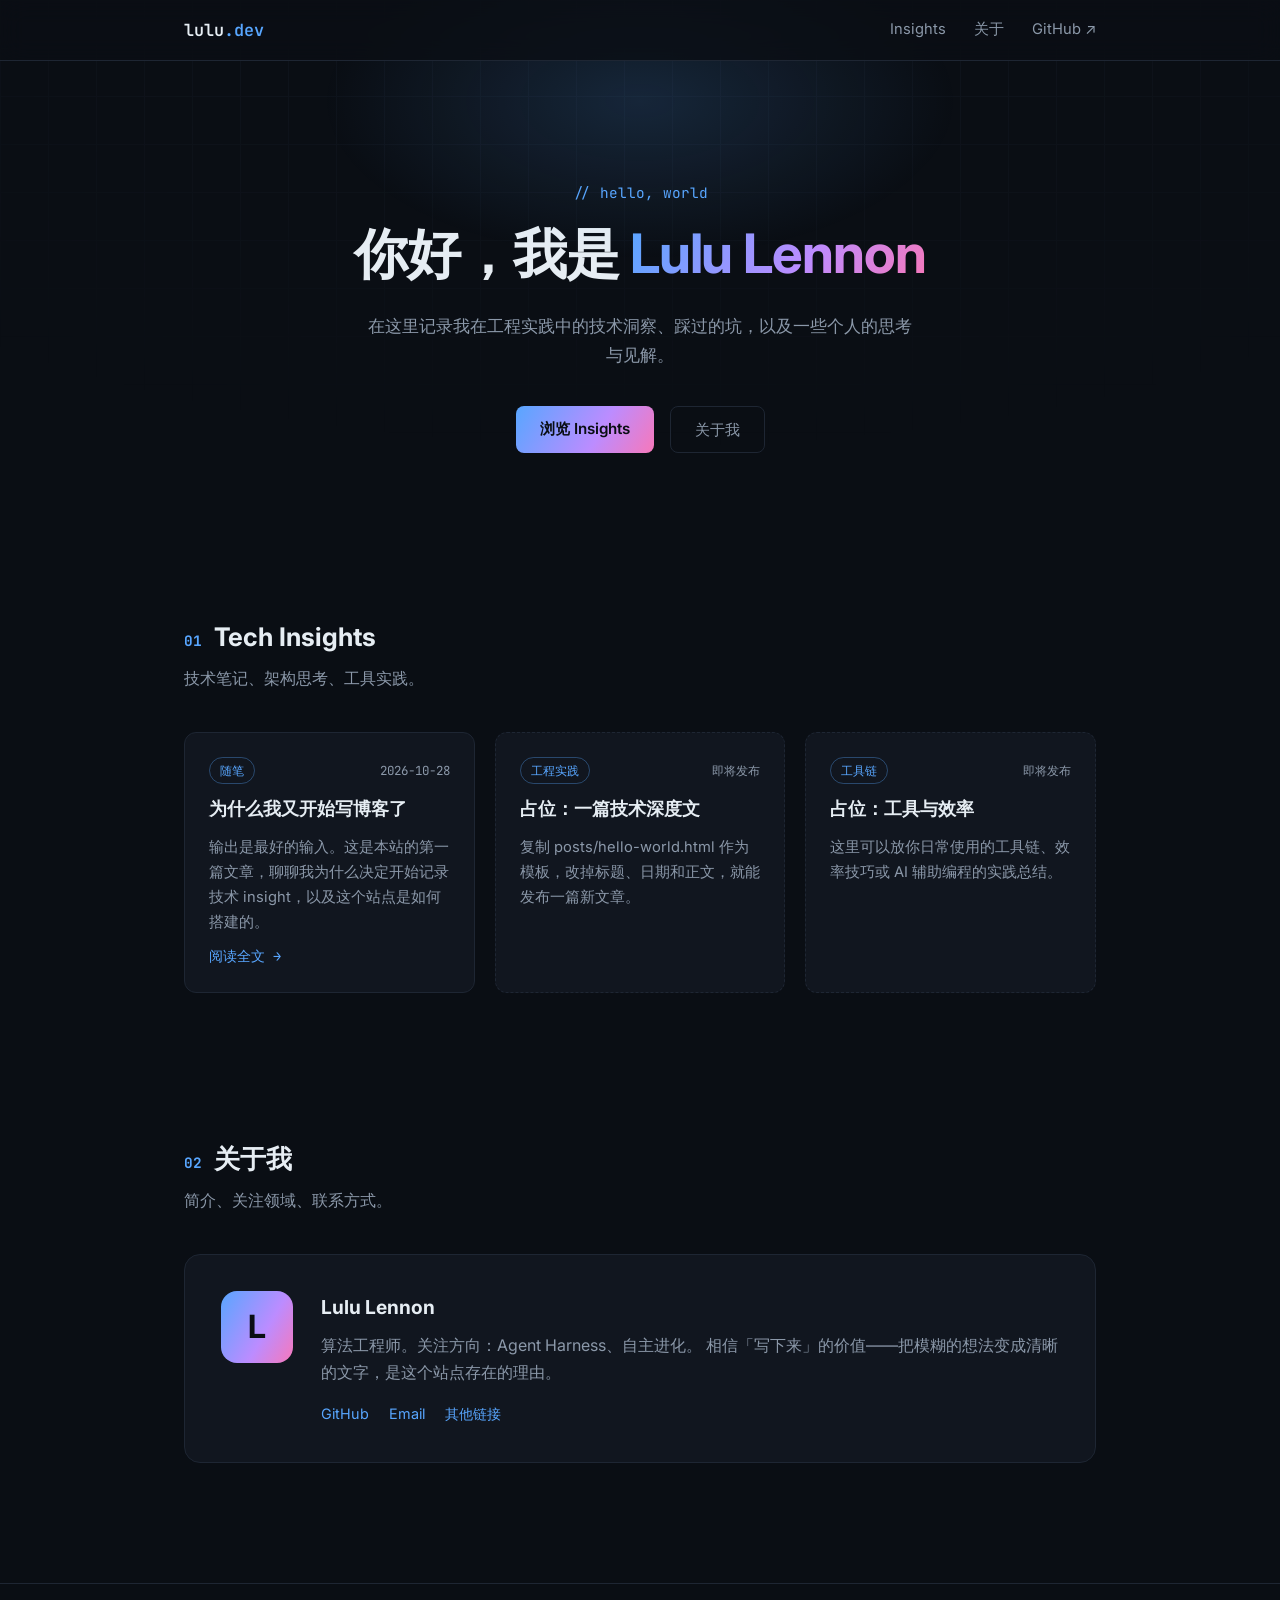
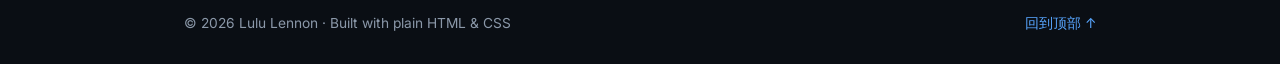
==== index.html @ b8e71c99 "init" ====
<!DOCTYPE html>
<html lang="zh-CN">
<head>
  <meta charset="UTF-8">
  <meta name="viewport" content="width=device-width, initial-scale=1.0">
  <title>Lulu Lennon — Tech Insights</title>
  <meta name="description" content="技术洞察、工程实践与个人见解的个人主页">
  <link rel="preconnect" href="https://fonts.googleapis.com">
  <link rel="preconnect" href="https://fonts.gstatic.com" crossorigin>
  <link href="https://fonts.googleapis.com/css2?family=Inter:wght@400;500;700&family=JetBrains+Mono:wght@400;600&display=swap" rel="stylesheet">
  <link rel="stylesheet" href="css/style.css">
</head>
<body>

  <!-- 顶部导航 -->
  <header class="nav">
    <div class="container nav-inner">
      <a href="index.html" class="logo">lulu<span>.dev</span></a>
      <nav class="nav-links">
        <a href="#insights">Insights</a>
        <a href="#about">关于</a>
        <a href="https://github.com/lululennon" target="_blank" rel="noopener">GitHub ↗</a>
      </nav>
    </div>
  </header>

  <!-- Hero -->
  <section class="hero">
    <div class="container">
      <p class="hero-eyebrow">// hello, world</p>
      <h1 class="hero-title">你好，我是 <span class="gradient-text">Lulu Lennon</span></h1>
      <p class="hero-sub">
        在这里记录我在工程实践中的技术洞察、踩过的坑，以及一些个人的思考与见解。
      </p>
      <div class="hero-actions">
        <a href="#insights" class="btn btn-primary">浏览 Insights</a>
        <a href="#about" class="btn btn-ghost">关于我</a>
      </div>
    </div>
  </section>

  <!-- Insights 列表 -->
  <section class="section" id="insights">
    <div class="container">
      <h2 class="section-title"><span class="section-index">01</span> Tech Insights</h2>
      <p class="section-desc">技术笔记、架构思考、工具实践。</p>

      <div class="post-grid">
        <a href="posts/hello-world.html" class="post-card reveal">
          <div class="post-meta">
            <span class="tag">随笔</span>
            <time datetime="2026-10-28">2026-10-28</time>
          </div>
          <h3>为什么我又开始写博客了</h3>
          <p>输出是最好的输入。这是本站的第一篇文章，聊聊我为什么决定开始记录技术 insight，以及这个站点是如何搭建的。</p>
          <span class="read-more">阅读全文 →</span>
        </a>

        <article class="post-card reveal post-card--placeholder">
          <div class="post-meta">
            <span class="tag">工程实践</span>
            <time>即将发布</time>
          </div>
          <h3>占位：一篇技术深度文</h3>
          <p>复制 posts/hello-world.html 作为模板，改掉标题、日期和正文，就能发布一篇新文章。</p>
        </article>

        <article class="post-card reveal post-card--placeholder">
          <div class="post-meta">
            <span class="tag">工具链</span>
            <time>即将发布</time>
          </div>
          <h3>占位：工具与效率</h3>
          <p>这里可以放你日常使用的工具链、效率技巧或 AI 辅助编程的实践总结。</p>
        </article>
      </div>
    </div>
  </section>

  <!-- 关于 -->
  <section class="section" id="about">
    <div class="container">
      <h2 class="section-title"><span class="section-index">02</span> 关于我</h2>
      <p class="section-desc">简介、关注领域、联系方式。</p>

      <div class="about-card reveal">
        <div class="about-avatar" aria-hidden="true">L</div>
        <div class="about-body">
          <h3>Lulu Lennon</h3>
          <p>
            算法工程师。关注方向：Agent Harness、自主进化。
            相信「写下来」的价值——把模糊的想法变成清晰的文字，是这个站点存在的理由。
          </p>
          <div class="about-links">
            <a href="https://github.com/lululennon" target="_blank" rel="noopener">GitHub</a>
            <a href="mailto:you@example.com">Email</a>
            <a href="#" title="改成你的 RSS/社交链接">其他链接</a>
          </div>
        </div>
      </div>
    </div>
  </section>

  <footer class="footer">
    <div class="container footer-inner">
      <p>© 2026 Lulu Lennon · Built with plain HTML &amp; CSS</p>
      <a href="#top" onclick="window.scrollTo({top:0,behavior:'smooth'});return false;">回到顶部 ↑</a>
    </div>
  </footer>

  <script src="js/main.js"></script>
</body>
</html>
---- css/style.css ----
/* ============ 变量与基础 ============ */
:root {
  --bg: #0a0e14;
  --bg-elevated: #11161f;
  --border: #1e2633;
  --text: #e6edf3;
  --text-dim: #8b98a9;
  --accent: #58a6ff;
  --accent-2: #bc8cff;
  --gradient: linear-gradient(120deg, #58a6ff, #bc8cff 60%, #f778ba);
  --mono: "JetBrains Mono", ui-monospace, monospace;
  --sans: "Inter", -apple-system, "PingFang SC", "Microsoft YaHei", sans-serif;
}

* { margin: 0; padding: 0; box-sizing: border-box; }

html { scroll-behavior: smooth; }

body {
  background: var(--bg);
  color: var(--text);
  font-family: var(--sans);
  line-height: 1.7;
  -webkit-font-smoothing: antialiased;
}

/* 背景网格 + 光晕 */
body::before {
  content: "";
  position: fixed;
  inset: 0;
  background-image:
    linear-gradient(var(--border) 1px, transparent 1px),
    linear-gradient(90deg, var(--border) 1px, transparent 1px);
  background-size: 48px 48px;
  opacity: 0.25;
  mask-image: radial-gradient(ellipse 80% 50% at 50% 0%, #000 40%, transparent 100%);
  pointer-events: none;
  z-index: -1;
}

.container { max-width: 960px; margin: 0 auto; padding: 0 24px; }

a { color: var(--accent); text-decoration: none; }
a:hover { text-decoration: underline; }

::selection { background: rgba(88, 166, 255, 0.35); }

/* ============ 导航 ============ */
.nav {
  position: sticky;
  top: 0;
  z-index: 10;
  backdrop-filter: blur(12px);
  background: rgba(10, 14, 20, 0.8);
  border-bottom: 1px solid var(--border);
}

.nav-inner {
  display: flex;
  align-items: center;
  justify-content: space-between;
  height: 60px;
}

.logo {
  font-family: var(--mono);
  font-weight: 600;
  font-size: 1.05rem;
  color: var(--text);
}
.logo span { color: var(--accent); }

.nav-links { display: flex; gap: 28px; }
.nav-links a {
  color: var(--text-dim);
  font-size: 0.92rem;
  transition: color 0.2s;
}
.nav-links a:hover { color: var(--text); text-decoration: none; }

/* ============ Hero ============ */
.hero {
  padding: 120px 0 90px;
  text-align: center;
  position: relative;
}

.hero::after {
  content: "";
  position: absolute;
  top: -120px;
  left: 50%;
  transform: translateX(-50%);
  width: 640px;
  height: 320px;
  background: radial-gradient(ellipse, rgba(88, 166, 255, 0.16), transparent 70%);
  pointer-events: none;
}

.hero-eyebrow {
  font-family: var(--mono);
  color: var(--accent);
  font-size: 0.9rem;
  margin-bottom: 16px;
}

.hero-title {
  font-size: clamp(2.2rem, 6vw, 3.4rem);
  font-weight: 700;
  letter-spacing: -0.02em;
  line-height: 1.2;
}

.gradient-text {
  background: var(--gradient);
  -webkit-background-clip: text;
  background-clip: text;
  color: transparent;
}

.hero-sub {
  max-width: 560px;
  margin: 24px auto 0;
  color: var(--text-dim);
  font-size: 1.08rem;
}

.hero-actions {
  margin-top: 36px;
  display: flex;
  gap: 16px;
  justify-content: center;
}

/* ============ 按钮 ============ */
.btn {
  display: inline-block;
  padding: 10px 24px;
  border-radius: 8px;
  font-size: 0.95rem;
  font-weight: 500;
  transition: all 0.2s;
}
.btn:hover { text-decoration: none; transform: translateY(-1px); }

.btn-primary {
  background: var(--gradient);
  color: #0a0e14;
  font-weight: 600;
}
.btn-primary:hover { box-shadow: 0 4px 24px rgba(88, 166, 255, 0.35); }

.btn-ghost {
  border: 1px solid var(--border);
  color: var(--text-dim);
}
.btn-ghost:hover { border-color: var(--accent); color: var(--text); }

/* ============ 区块 ============ */
.section { padding: 72px 0; }

.section-title {
  font-size: 1.6rem;
  font-weight: 700;
  display: flex;
  align-items: baseline;
  gap: 12px;
}

.section-index {
  font-family: var(--mono);
  font-size: 0.9rem;
  color: var(--accent);
}

.section-desc {
  color: var(--text-dim);
  margin-top: 6px;
  margin-bottom: 40px;
}

/* ============ 文章卡片 ============ */
.post-grid {
  display: grid;
  grid-template-columns: repeat(auto-fill, minmax(280px, 1fr));
  gap: 20px;
}

.post-card {
  display: flex;
  flex-direction: column;
  gap: 10px;
  background: var(--bg-elevated);
  border: 1px solid var(--border);
  border-radius: 12px;
  padding: 24px;
  color: var(--text);
  transition: transform 0.2s, border-color 0.2s, box-shadow 0.2s;
}

.post-card:hover {
  transform: translateY(-4px);
  border-color: rgba(88, 166, 255, 0.5);
  box-shadow: 0 8px 32px rgba(0, 0, 0, 0.4);
  text-decoration: none;
}

.post-card--placeholder { opacity: 0.6; border-style: dashed; }

.post-meta {
  display: flex;
  align-items: center;
  justify-content: space-between;
  font-family: var(--mono);
  font-size: 0.78rem;
  color: var(--text-dim);
}

.tag {
  color: var(--accent);
  border: 1px solid rgba(88, 166, 255, 0.35);
  border-radius: 999px;
  padding: 2px 10px;
}

.post-card h3 { font-size: 1.12rem; font-weight: 600; }

.post-card p {
  color: var(--text-dim);
  font-size: 0.92rem;
  flex: 1;
}

.read-more {
  font-size: 0.86rem;
  color: var(--accent);
  font-family: var(--mono);
}

/* ============ 关于 ============ */
.about-card {
  display: flex;
  gap: 28px;
  align-items: flex-start;
  background: var(--bg-elevated);
  border: 1px solid var(--border);
  border-radius: 16px;
  padding: 36px;
}

.about-avatar {
  width: 72px;
  height: 72px;
  flex-shrink: 0;
  border-radius: 16px;
  background: var(--gradient);
  display: grid;
  place-items: center;
  font-size: 2rem;
  font-weight: 700;
  color: #0a0e14;
}

.about-body h3 { font-size: 1.2rem; margin-bottom: 8px; }
.about-body p { color: var(--text-dim); }

.about-links { margin-top: 16px; display: flex; gap: 20px; }
.about-links a { font-size: 0.9rem; }

/* ============ 页脚 ============ */
.footer {
  border-top: 1px solid var(--border);
  padding: 28px 0;
  margin-top: 48px;
}

.footer-inner {
  display: flex;
  justify-content: space-between;
  align-items: center;
  flex-wrap: wrap;
  gap: 12px;
  color: var(--text-dim);
  font-size: 0.86rem;
}

/* ============ 文章页 ============ */
.article {
  max-width: 720px;
  margin: 0 auto;
  padding: 64px 24px 80px;
}

.article-header { margin-bottom: 40px; }

.article-title {
  font-size: clamp(1.8rem, 4vw, 2.4rem);
  line-height: 1.3;
  margin-top: 12px;
}

.article-meta {
  color: var(--text-dim);
  font-family: var(--mono);
  font-size: 0.85rem;
  margin-top: 12px;
  display: flex;
  gap: 16px;
  align-items: center;
}

.article-body h2 {
  font-size: 1.35rem;
  margin: 40px 0 16px;
  padding-top: 8px;
}

.article-body h3 { font-size: 1.1rem; margin: 28px 0 12px; }

.article-body p { color: #c9d4e0; margin-bottom: 16px; }

.article-body ul, .article-body ol { margin: 0 0 16px 24px; color: #c9d4e0; }
.article-body li { margin-bottom: 6px; }

.article-body pre {
  background: var(--bg-elevated);
  border: 1px solid var(--border);
  border-radius: 10px;
  padding: 18px;
  overflow-x: auto;
  margin: 20px 0;
  font-family: var(--mono);
  font-size: 0.88rem;
  line-height: 1.6;
}

.article-body code {
  font-family: var(--mono);
  font-size: 0.88em;
  background: var(--bg-elevated);
  border: 1px solid var(--border);
  border-radius: 4px;
  padding: 2px 6px;
}

.article-body pre code { background: none; border: none; padding: 0; }

.article-body blockquote {
  border-left: 3px solid var(--accent);
  padding: 4px 0 4px 18px;
  margin: 20px 0;
  color: var(--text-dim);
}

.back-link {
  display: inline-block;
  margin-bottom: 32px;
  font-family: var(--mono);
  font-size: 0.86rem;
  color: var(--text-dim);
}
.back-link:hover { color: var(--accent); }

/* ============ 滚动渐现动画 ============ */
.reveal {
  opacity: 0;
  transform: translateY(16px);
  transition: opacity 0.6s ease, transform 0.6s ease;
}
.reveal.visible { opacity: 1; transform: none; }

@media (prefers-reduced-motion: reduce) {
  .reveal { opacity: 1; transform: none; transition: none; }
  html { scroll-behavior: auto; }
}

/* ============ 响应式 ============ */
@media (max-width: 640px) {
  .hero { padding: 80px 0 56px; }
  .section { padding: 48px 0; }
  .nav-links { gap: 16px; }
  .about-card { flex-direction: column; padding: 24px; }
  .footer-inner { flex-direction: column; text-align: center; }
}
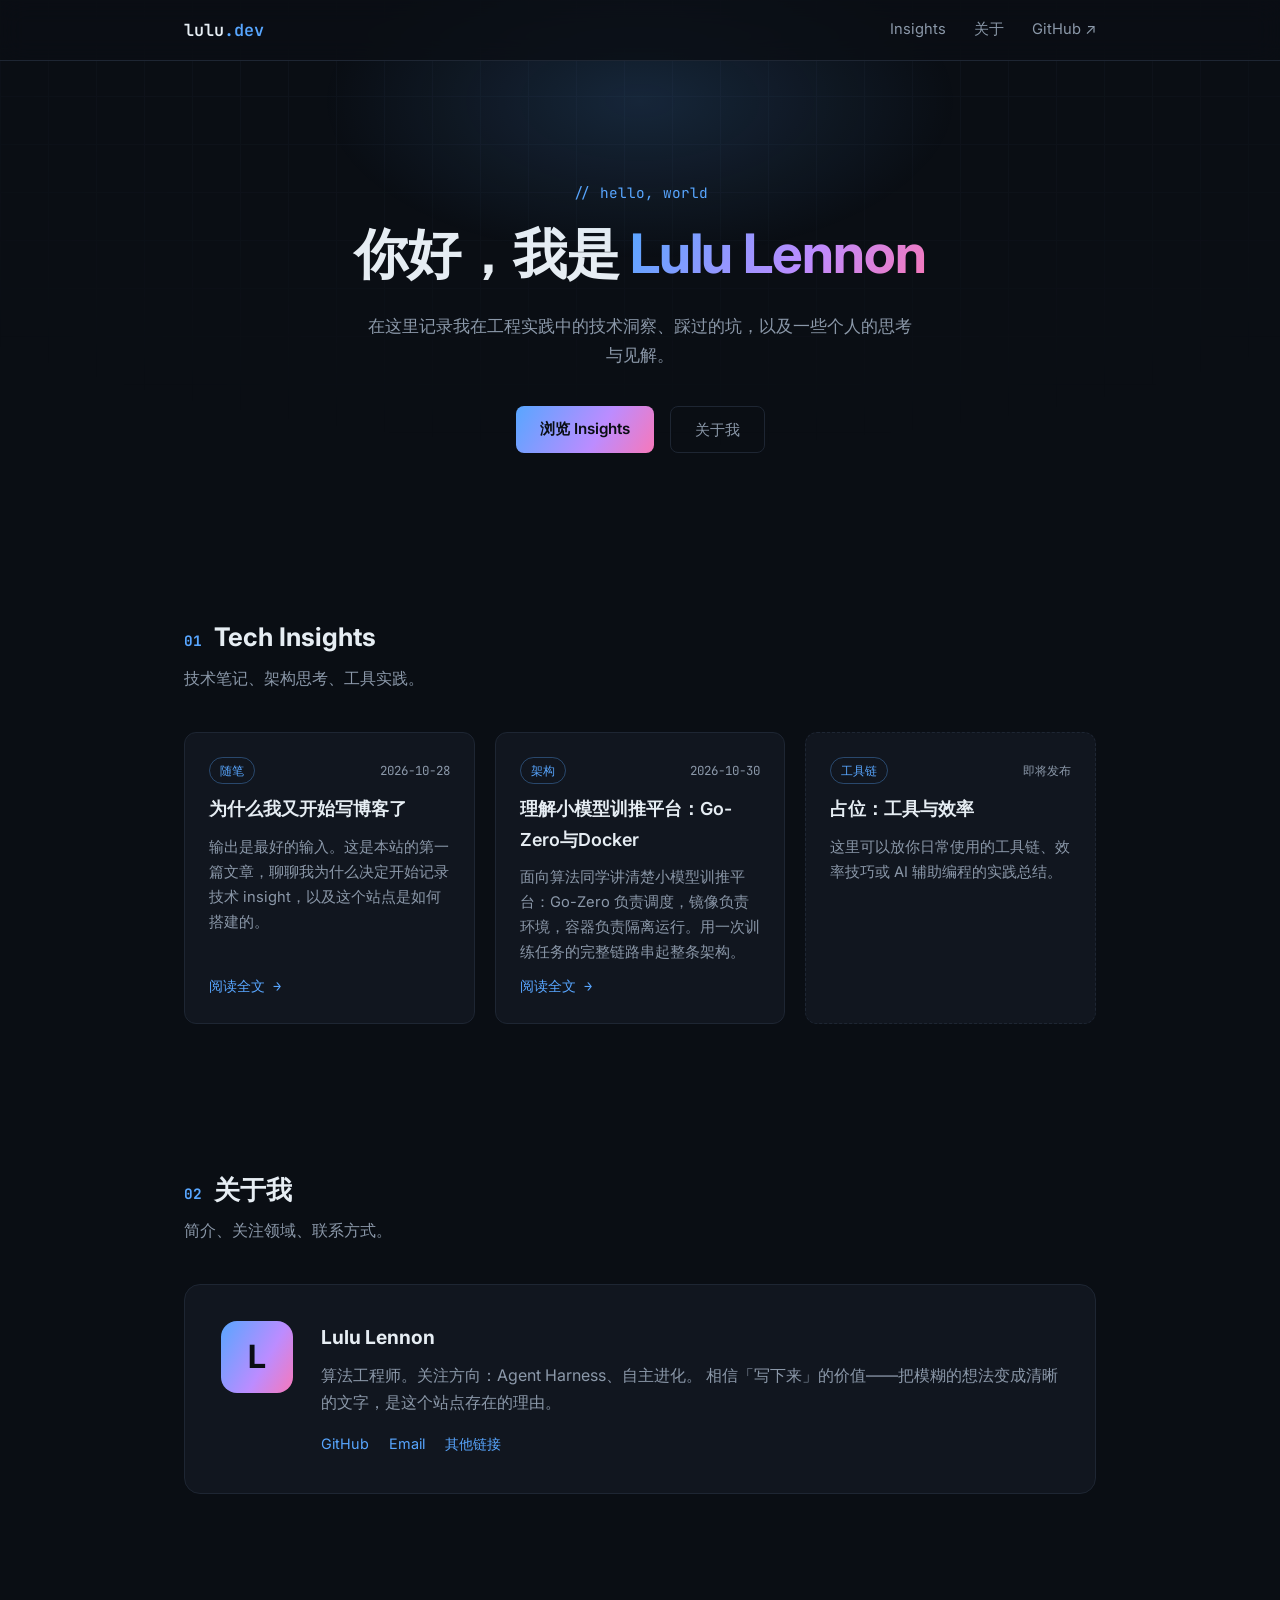
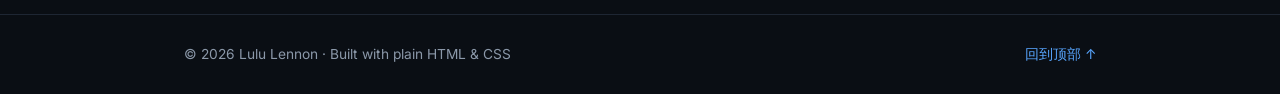
==== commit ca7e3599: "发布新博客：理解小模型训推平台" ====
--- a/index.html
+++ b/index.html
@@ -56,14 +56,15 @@
           <span class="read-more">阅读全文 →</span>
         </a>
 
-        <article class="post-card reveal post-card--placeholder">
+        <a href="posts/ai-training-platform-architecture.html" class="post-card reveal">
           <div class="post-meta">
-            <span class="tag">工程实践</span>
-            <time>即将发布</time>
+            <span class="tag">架构</span>
+            <time datetime="2026-10-30">2026-10-30</time>
           </div>
-          <h3>占位：一篇技术深度文</h3>
-          <p>复制 posts/hello-world.html 作为模板，改掉标题、日期和正文，就能发布一篇新文章。</p>
-        </article>
+          <h3>理解小模型训推平台：Go-Zero与Docker</h3>
+          <p>面向算法同学讲清楚小模型训推平台：Go-Zero 负责调度，镜像负责环境，容器负责隔离运行。用一次训练任务的完整链路串起整条架构。</p>
+          <span class="read-more">阅读全文 →</span>
+        </a>
 
         <article class="post-card reveal post-card--placeholder">
           <div class="post-meta">
